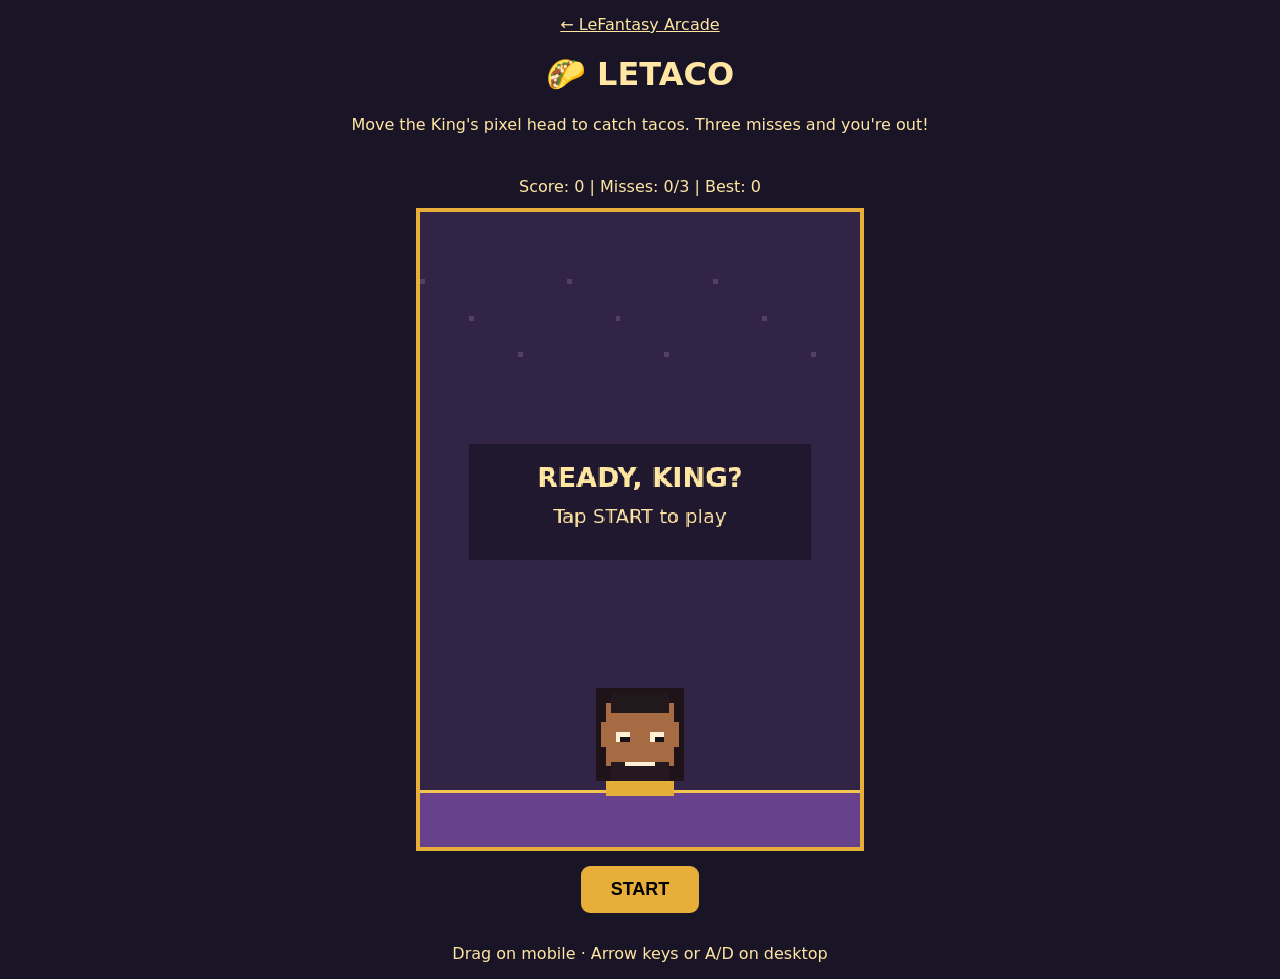
==== letaco.html @ 25adb383 "Add LeTaco mobile pixel catching game" ====
<!doctype html><html lang="en"><head><meta charset="utf-8"><meta name="viewport" content="width=device-width,initial-scale=1"><title>LeTaco</title><style>body{margin:0;background:#191426;color:#ffe6a3;font-family:system-ui;text-align:center}a{color:#ffe6a3}canvas{display:block;width:min(96vw,440px);height:auto;margin:auto;background:#322445;border:4px solid #e7ae39;touch-action:none;image-rendering:pixelated}button{margin:15px;padding:13px 30px;border:0;border-radius:9px;background:#e7ae39;font-weight:bold;font-size:18px}header{padding:15px}#stats{margin:12px}</style></head><body><header><a href="./index.html">← LeFantasy Arcade</a><h1>🌮 LETACO</h1><p>Move the King's pixel head to catch tacos. Three misses and you're out!</p></header><div id="stats">Score: 0 | Misses: 0/3 | Best: 0</div><canvas id="game" width="360" height="520"></canvas><button id="play">START</button><p>Drag on mobile · Arrow keys or A/D on desktop</p><script>
const c=document.getElementById('game'),g=c.getContext('2d'),stats=document.getElementById('stats'),play=document.getElementById('play');g.imageSmoothingEnabled=false;
let x=180,items=[],score=0,miss=0,best=0,running=false,spawn=0,last=0,keys={};try{best=Number(localStorage.getItem('letaco-best'))||0}catch{}
function block(x,y,w,h,color){g.fillStyle=color;g.fillRect(Math.round(x),Math.round(y),w,h)}
function king(){g.save();g.translate(Math.round(x),430);const b=(x,y,w,h,c)=>block(x*4,y*4,w*4,h*4,c);b(-9,-10,18,19,'#1d1318');b(-7,-7,14,13,'#a66b43');b(-6,-9,12,4,'#21181c');b(-8,-3,2,5,'#a66b43');b(6,-3,2,5,'#a66b43');b(-5,-1,3,2,'#fff1d6');b(2,-1,3,2,'#fff1d6');b(-4,0,2,1,'#171118');b(3,0,2,1,'#171118');b(-6,5,12,4,'#251820');b(-3,5,6,1,'#fff1d6');b(-7,9,14,3,'#e4ad37');g.restore()}
function draw(){block(0,0,360,520,'#322445');for(let i=0;i<10;i++)block(i*40,55+(i%3)*30,4,4,'#534065');block(0,476,360,44,'#68418c');block(0,473,360,3,'#f4c452');for(const t of items){block(t.x-15,t.y,30,11,'#efb64b');block(t.x-12,t.y-5,24,6,'#f9d572');block(t.x-11,t.y-2,22,3,'#58aa54');block(t.x-10,t.y+4,20,3,'#bb5636')}king();if(!running){block(40,190,280,95,'#20182f');g.fillStyle='#ffe6a3';g.textAlign='center';g.font='bold 22px system-ui';g.fillText(miss>=3?'GAME OVER':'READY, KING?',180,225);g.font='16px system-ui';g.fillText(miss>=3?'You caught '+score+' tacos':'Tap START to play',180,255)}}
function hud(){stats.textContent='Score: '+score+' | Misses: '+miss+'/3 | Best: '+best}
function start(){score=0;miss=0;items=[];spawn=0;running=true;last=performance.now();play.textContent='RESTART';hud();requestAnimationFrame(tick)}
function tick(now){if(!running)return;const dt=Math.min(.05,(now-last)/1000);last=now;if(keys.ArrowLeft||keys.a)x-=260*dt;if(keys.ArrowRight||keys.d)x+=260*dt;x=Math.max(40,Math.min(320,x));spawn+=dt;if(spawn>Math.max(.35,1.15-score*.018)){spawn=0;items.push({x:25+Math.random()*310,y:-15})}for(const t of items){t.y+=(145+Math.min(230,score*5))*dt;if(t.y>389&&t.y<454&&Math.abs(t.x-x)<42){t.done=true;score++;if(score>best){best=score;try{localStorage.setItem('letaco-best',String(best))}catch{}}}else if(t.y>490){t.done=true;miss++}}items=items.filter(t=>!t.done);if(miss>=3){running=false;play.textContent='PLAY AGAIN'}hud();draw();if(running)requestAnimationFrame(tick)}
function move(e){const r=c.getBoundingClientRect();x=Math.max(40,Math.min(320,(e.clientX-r.left)*360/r.width));draw()}c.addEventListener('pointerdown',e=>{c.setPointerCapture(e.pointerId);move(e)});c.addEventListener('pointermove',e=>{if(e.buttons||e.pointerType==='touch')move(e)});window.addEventListener('keydown',e=>{keys[e.key]=true;if(['ArrowLeft','ArrowRight',' '].includes(e.key))e.preventDefault();if(e.key===' '&&!running)start()});window.addEventListener('keyup',e=>keys[e.key]=false);play.onclick=start;hud();draw();
</script></body></html>
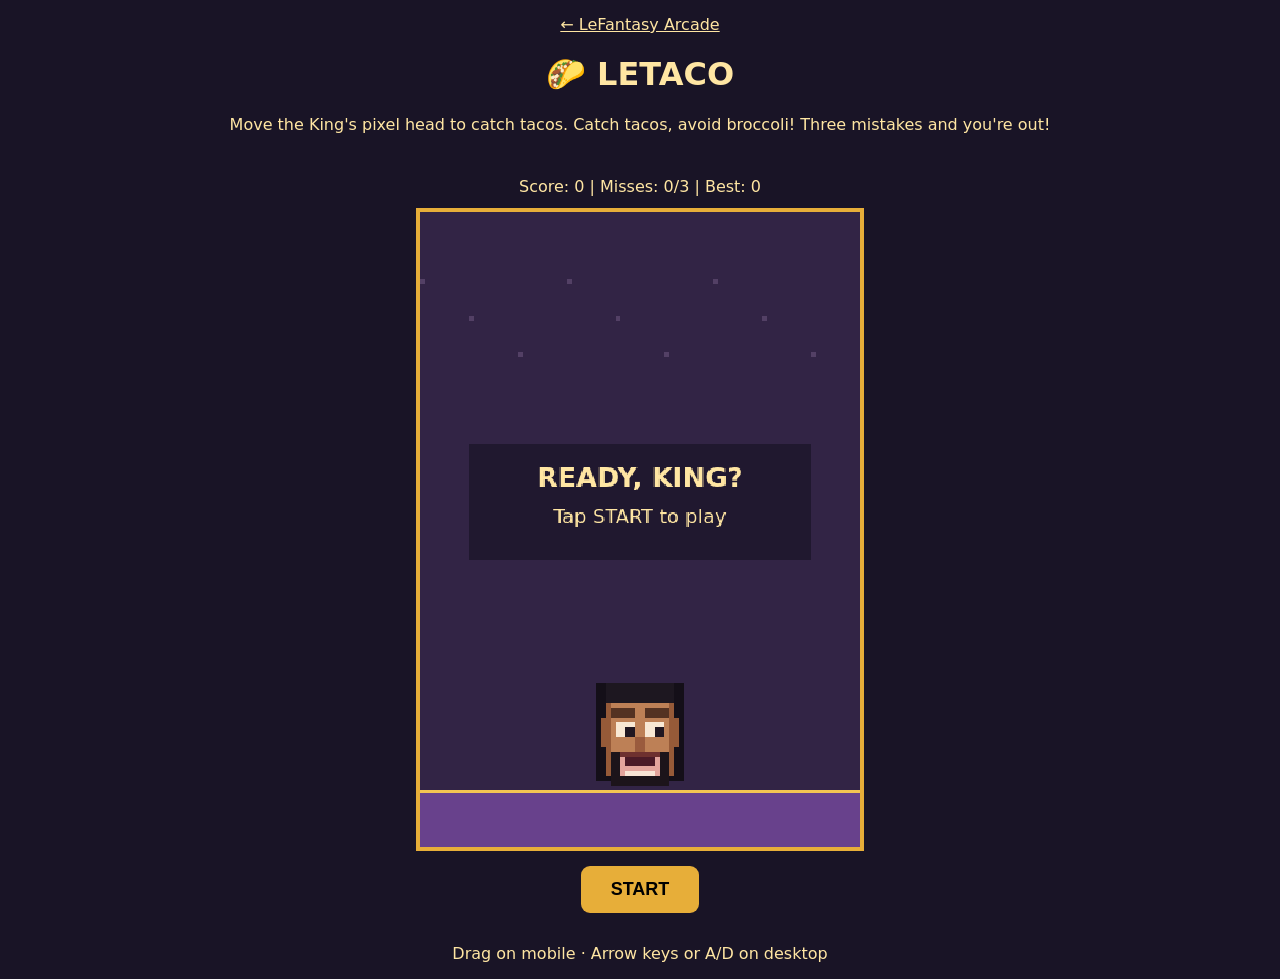
==== commit cdc4dc26: "Add broccoli hazards and expressive open-mouth pixel King head" ====
--- a/letaco.html
+++ b/letaco.html
@@ -1,11 +1,16 @@
-<!doctype html><html lang="en"><head><meta charset="utf-8"><meta name="viewport" content="width=device-width,initial-scale=1"><title>LeTaco</title><style>body{margin:0;background:#191426;color:#ffe6a3;font-family:system-ui;text-align:center}a{color:#ffe6a3}canvas{display:block;width:min(96vw,440px);height:auto;margin:auto;background:#322445;border:4px solid #e7ae39;touch-action:none;image-rendering:pixelated}button{margin:15px;padding:13px 30px;border:0;border-radius:9px;background:#e7ae39;font-weight:bold;font-size:18px}header{padding:15px}#stats{margin:12px}</style></head><body><header><a href="./index.html">← LeFantasy Arcade</a><h1>🌮 LETACO</h1><p>Move the King's pixel head to catch tacos. Three misses and you're out!</p></header><div id="stats">Score: 0 | Misses: 0/3 | Best: 0</div><canvas id="game" width="360" height="520"></canvas><button id="play">START</button><p>Drag on mobile · Arrow keys or A/D on desktop</p><script>
+<!doctype html><html lang="en"><head><meta charset="utf-8"><meta name="viewport" content="width=device-width,initial-scale=1"><title>LeTaco</title><style>body{margin:0;background:#191426;color:#ffe6a3;font-family:system-ui;text-align:center}a{color:#ffe6a3}canvas{display:block;width:min(96vw,440px);height:auto;margin:auto;background:#322445;border:4px solid #e7ae39;touch-action:none;image-rendering:pixelated}button{margin:15px;padding:13px 30px;border:0;border-radius:9px;background:#e7ae39;font-weight:bold;font-size:18px}header{padding:15px}#stats{margin:12px}</style></head><body><header><a href="./index.html">← LeFantasy Arcade</a><h1>🌮 LETACO</h1><p>Move the King's pixel head to catch tacos. Catch tacos, avoid broccoli! Three mistakes and you're out!</p></header><div id="stats">Score: 0 | Misses: 0/3 | Best: 0</div><canvas id="game" width="360" height="520"></canvas><button id="play">START</button><p>Drag on mobile · Arrow keys or A/D on desktop</p><script>
 const c=document.getElementById('game'),g=c.getContext('2d'),stats=document.getElementById('stats'),play=document.getElementById('play');g.imageSmoothingEnabled=false;
-let x=180,items=[],score=0,miss=0,best=0,running=false,spawn=0,last=0,keys={};try{best=Number(localStorage.getItem('letaco-best'))||0}catch{}
+let x=180,items=[],score=0,miss=0,best=0,running=false,spawn=0,last=0,keys={},runId=0;try{best=Number(localStorage.getItem('letaco-best'))||0}catch{}
 function block(x,y,w,h,color){g.fillStyle=color;g.fillRect(Math.round(x),Math.round(y),w,h)}
-function king(){g.save();g.translate(Math.round(x),430);const b=(x,y,w,h,c)=>block(x*4,y*4,w*4,h*4,c);b(-9,-10,18,19,'#1d1318');b(-7,-7,14,13,'#a66b43');b(-6,-9,12,4,'#21181c');b(-8,-3,2,5,'#a66b43');b(6,-3,2,5,'#a66b43');b(-5,-1,3,2,'#fff1d6');b(2,-1,3,2,'#fff1d6');b(-4,0,2,1,'#171118');b(3,0,2,1,'#171118');b(-6,5,12,4,'#251820');b(-3,5,6,1,'#fff1d6');b(-7,9,14,3,'#e4ad37');g.restore()}
-function draw(){block(0,0,360,520,'#322445');for(let i=0;i<10;i++)block(i*40,55+(i%3)*30,4,4,'#534065');block(0,476,360,44,'#68418c');block(0,473,360,3,'#f4c452');for(const t of items){block(t.x-15,t.y,30,11,'#efb64b');block(t.x-12,t.y-5,24,6,'#f9d572');block(t.x-11,t.y-2,22,3,'#58aa54');block(t.x-10,t.y+4,20,3,'#bb5636')}king();if(!running){block(40,190,280,95,'#20182f');g.fillStyle='#ffe6a3';g.textAlign='center';g.font='bold 22px system-ui';g.fillText(miss>=3?'GAME OVER':'READY, KING?',180,225);g.font='16px system-ui';g.fillText(miss>=3?'You caught '+score+' tacos':'Tap START to play',180,255)}}
+function king(){g.save();g.translate(Math.round(x),430);const b=(x,y,w,h,c)=>block(x*4,y*4,w*4,h*4,c);
+b(-9,-11,18,20,'#140f18');b(-7,-9,14,17,'#965a38');b(-6,-9,12,12,'#bd8056');b(-7,-11,14,4,'#1d1720');b(-8,-4,2,6,'#965a38');b(6,-4,2,6,'#965a38');
+b(-6,-6,5,2,'#543222');b(1,-6,5,2,'#543222');b(-5,-3,4,3,'#f8e8d4');b(1,-3,4,3,'#f8e8d4');b(-3,-2,2,2,'#201721');b(3,-2,2,2,'#201721');b(-1,0,2,3,'#9a5b3d');
+b(-6,3,12,6,'#1c141a');b(-4,3,8,1,'#6e302f');b(-4,4,8,4,'#e3a49c');b(-3,4,6,2,'#4b1a27');b(-3,7,6,1,'#f8e4d5');b(-6,8,12,2,'#1c141a');g.restore()}
+function broccoli(t){const xx=t.x,yy=t.y;block(xx-4,yy+2,8,18,'#8dbd59');block(xx-13,yy-7,26,15,'#25783d');block(xx-17,yy-3,12,12,'#328a44');block(xx+5,yy-9,13,16,'#328a44');block(xx-8,yy-12,15,8,'#45a44c');block(xx-10,yy-4,5,5,'#61b757')}
+function taco(t){block(t.x-15,t.y,30,11,'#efb64b');block(t.x-12,t.y-5,24,6,'#f9d572');block(t.x-11,t.y-2,22,3,'#58aa54');block(t.x-10,t.y+4,20,3,'#bb5636')}
+function draw(){block(0,0,360,520,'#322445');for(let i=0;i<10;i++)block(i*40,55+(i%3)*30,4,4,'#534065');block(0,476,360,44,'#68418c');block(0,473,360,3,'#f4c452');for(const t of items){if(t.bad)broccoli(t);else taco(t)}king();if(!running){block(40,190,280,95,'#20182f');g.fillStyle='#ffe6a3';g.textAlign='center';g.font='bold 22px system-ui';g.fillText(miss>=3?'GAME OVER':'READY, KING?',180,225);g.font='16px system-ui';g.fillText(miss>=3?'You caught '+score+' tacos':'Tap START to play',180,255)}}
 function hud(){stats.textContent='Score: '+score+' | Misses: '+miss+'/3 | Best: '+best}
-function start(){score=0;miss=0;items=[];spawn=0;running=true;last=performance.now();play.textContent='RESTART';hud();requestAnimationFrame(tick)}
-function tick(now){if(!running)return;const dt=Math.min(.05,(now-last)/1000);last=now;if(keys.ArrowLeft||keys.a)x-=260*dt;if(keys.ArrowRight||keys.d)x+=260*dt;x=Math.max(40,Math.min(320,x));spawn+=dt;if(spawn>Math.max(.35,1.15-score*.018)){spawn=0;items.push({x:25+Math.random()*310,y:-15})}for(const t of items){t.y+=(145+Math.min(230,score*5))*dt;if(t.y>389&&t.y<454&&Math.abs(t.x-x)<42){t.done=true;score++;if(score>best){best=score;try{localStorage.setItem('letaco-best',String(best))}catch{}}}else if(t.y>490){t.done=true;miss++}}items=items.filter(t=>!t.done);if(miss>=3){running=false;play.textContent='PLAY AGAIN'}hud();draw();if(running)requestAnimationFrame(tick)}
+function start(){runId++;score=0;miss=0;items=[];spawn=0;running=true;last=performance.now();play.textContent='RESTART';hud();requestAnimationFrame(now=>tick(now,runId))}
+function tick(now,id){if(!running||id!==runId)return;const dt=Math.min(.05,(now-last)/1000);last=now;if(keys.ArrowLeft||keys.a)x-=260*dt;if(keys.ArrowRight||keys.d)x+=260*dt;x=Math.max(40,Math.min(320,x));spawn+=dt;if(spawn>Math.max(.35,1.15-score*.018)){spawn=0;items.push({x:25+Math.random()*310,y:-15,bad:Math.random()<.23})}for(const t of items){t.y+=(145+Math.min(230,score*5))*dt;if(t.y>389&&t.y<454&&Math.abs(t.x-x)<42){t.done=true;if(t.bad){miss++}else{score++;if(score>best){best=score;try{localStorage.setItem('letaco-best',String(best))}catch{}}}}else if(t.y>490){t.done=true;if(!t.bad)miss++}}items=items.filter(t=>!t.done);if(miss>=3){running=false;play.textContent='PLAY AGAIN'}hud();draw();if(running)requestAnimationFrame(now=>tick(now,id))}
 function move(e){const r=c.getBoundingClientRect();x=Math.max(40,Math.min(320,(e.clientX-r.left)*360/r.width));draw()}c.addEventListener('pointerdown',e=>{c.setPointerCapture(e.pointerId);move(e)});c.addEventListener('pointermove',e=>{if(e.buttons||e.pointerType==='touch')move(e)});window.addEventListener('keydown',e=>{keys[e.key]=true;if(['ArrowLeft','ArrowRight',' '].includes(e.key))e.preventDefault();if(e.key===' '&&!running)start()});window.addEventListener('keyup',e=>keys[e.key]=false);play.onclick=start;hud();draw();
 </script></body></html>
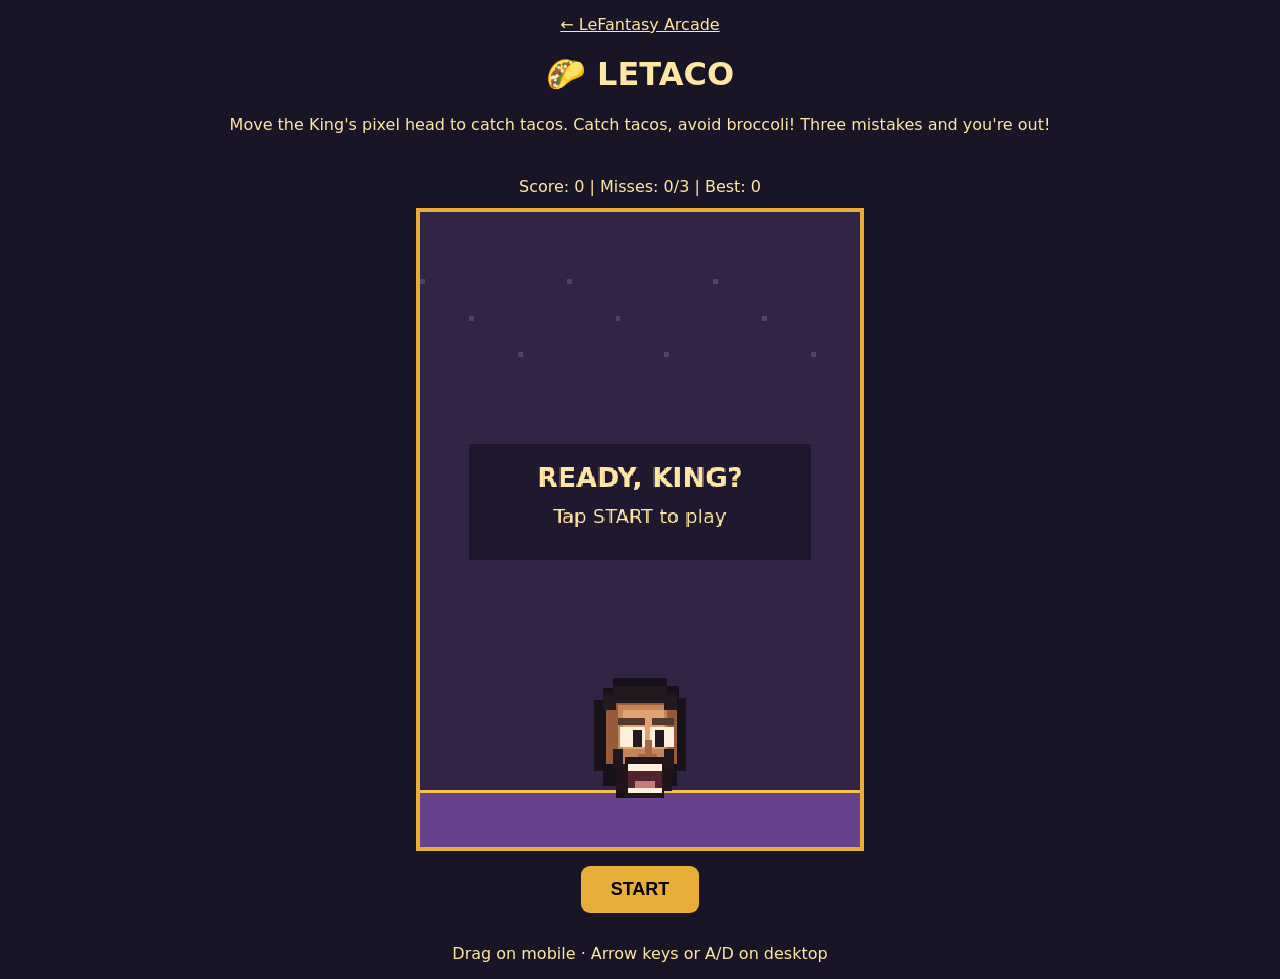
==== commit 25d27dec: "Render separate transparent pixel King sprite in arcade" ====
--- a/letaco.html
+++ b/letaco.html
@@ -2,15 +2,13 @@
 const c=document.getElementById('game'),g=c.getContext('2d'),stats=document.getElementById('stats'),play=document.getElementById('play');g.imageSmoothingEnabled=false;
 let x=180,items=[],score=0,miss=0,best=0,running=false,spawn=0,last=0,keys={},runId=0;try{best=Number(localStorage.getItem('letaco-best'))||0}catch{}
 function block(x,y,w,h,color){g.fillStyle=color;g.fillRect(Math.round(x),Math.round(y),w,h)}
-function king(){g.save();g.translate(Math.round(x),430);const b=(x,y,w,h,c)=>block(x*4,y*4,w*4,h*4,c);
-b(-9,-11,18,20,'#140f18');b(-7,-9,14,17,'#965a38');b(-6,-9,12,12,'#bd8056');b(-7,-11,14,4,'#1d1720');b(-8,-4,2,6,'#965a38');b(6,-4,2,6,'#965a38');
-b(-6,-6,5,2,'#543222');b(1,-6,5,2,'#543222');b(-5,-3,4,3,'#f8e8d4');b(1,-3,4,3,'#f8e8d4');b(-3,-2,2,2,'#201721');b(3,-2,2,2,'#201721');b(-1,0,2,3,'#9a5b3d');
-b(-6,3,12,6,'#1c141a');b(-4,3,8,1,'#6e302f');b(-4,4,8,4,'#e3a49c');b(-3,4,6,2,'#4b1a27');b(-3,7,6,1,'#f8e4d5');b(-6,8,12,2,'#1c141a');g.restore()}
+const kingSprite=new Image();let spriteReady=false;kingSprite.onload=()=>{spriteReady=true;draw()};kingSprite.src='./letaco-king.svg';
+function king(){if(spriteReady){g.drawImage(kingSprite,Math.round(x-48),Math.round(430-56),96,112)}else{block(x-34,390,68,75,'#21171c');block(x-27,398,54,58,'#b7764b');block(x-20,420,12,8,'#fff');block(x+8,420,12,8,'#fff');block(x-16,442,32,14,'#28181b')}}
 function broccoli(t){const xx=t.x,yy=t.y;block(xx-4,yy+2,8,18,'#8dbd59');block(xx-13,yy-7,26,15,'#25783d');block(xx-17,yy-3,12,12,'#328a44');block(xx+5,yy-9,13,16,'#328a44');block(xx-8,yy-12,15,8,'#45a44c');block(xx-10,yy-4,5,5,'#61b757')}
 function taco(t){block(t.x-15,t.y,30,11,'#efb64b');block(t.x-12,t.y-5,24,6,'#f9d572');block(t.x-11,t.y-2,22,3,'#58aa54');block(t.x-10,t.y+4,20,3,'#bb5636')}
 function draw(){block(0,0,360,520,'#322445');for(let i=0;i<10;i++)block(i*40,55+(i%3)*30,4,4,'#534065');block(0,476,360,44,'#68418c');block(0,473,360,3,'#f4c452');for(const t of items){if(t.bad)broccoli(t);else taco(t)}king();if(!running){block(40,190,280,95,'#20182f');g.fillStyle='#ffe6a3';g.textAlign='center';g.font='bold 22px system-ui';g.fillText(miss>=3?'GAME OVER':'READY, KING?',180,225);g.font='16px system-ui';g.fillText(miss>=3?'You caught '+score+' tacos':'Tap START to play',180,255)}}
 function hud(){stats.textContent='Score: '+score+' | Misses: '+miss+'/3 | Best: '+best}
 function start(){runId++;score=0;miss=0;items=[];spawn=0;running=true;last=performance.now();play.textContent='RESTART';hud();requestAnimationFrame(now=>tick(now,runId))}
-function tick(now,id){if(!running||id!==runId)return;const dt=Math.min(.05,(now-last)/1000);last=now;if(keys.ArrowLeft||keys.a)x-=260*dt;if(keys.ArrowRight||keys.d)x+=260*dt;x=Math.max(40,Math.min(320,x));spawn+=dt;if(spawn>Math.max(.35,1.15-score*.018)){spawn=0;items.push({x:25+Math.random()*310,y:-15,bad:Math.random()<.23})}for(const t of items){t.y+=(145+Math.min(230,score*5))*dt;if(t.y>389&&t.y<454&&Math.abs(t.x-x)<42){t.done=true;if(t.bad){miss++}else{score++;if(score>best){best=score;try{localStorage.setItem('letaco-best',String(best))}catch{}}}}else if(t.y>490){t.done=true;if(!t.bad)miss++}}items=items.filter(t=>!t.done);if(miss>=3){running=false;play.textContent='PLAY AGAIN'}hud();draw();if(running)requestAnimationFrame(now=>tick(now,id))}
-function move(e){const r=c.getBoundingClientRect();x=Math.max(40,Math.min(320,(e.clientX-r.left)*360/r.width));draw()}c.addEventListener('pointerdown',e=>{c.setPointerCapture(e.pointerId);move(e)});c.addEventListener('pointermove',e=>{if(e.buttons||e.pointerType==='touch')move(e)});window.addEventListener('keydown',e=>{keys[e.key]=true;if(['ArrowLeft','ArrowRight',' '].includes(e.key))e.preventDefault();if(e.key===' '&&!running)start()});window.addEventListener('keyup',e=>keys[e.key]=false);play.onclick=start;hud();draw();
+function tick(now,id){if(!running||id!==runId)return;const dt=Math.min(.05,(now-last)/1000);last=now;if(keys.ArrowLeft||keys.a)x-=260*dt;if(keys.ArrowRight||keys.d)x+=260*dt;x=Math.max(50,Math.min(310,x));spawn+=dt;if(spawn>Math.max(.35,1.15-score*.018)){spawn=0;items.push({x:25+Math.random()*310,y:-15,bad:Math.random()<.23})}for(const t of items){t.y+=(145+Math.min(230,score*5))*dt;if(t.y>389&&t.y<454&&Math.abs(t.x-x)<42){t.done=true;if(t.bad){miss++}else{score++;if(score>best){best=score;try{localStorage.setItem('letaco-best',String(best))}catch{}}}}else if(t.y>490){t.done=true;if(!t.bad)miss++}}items=items.filter(t=>!t.done);if(miss>=3){running=false;play.textContent='PLAY AGAIN'}hud();draw();if(running)requestAnimationFrame(now=>tick(now,id))}
+function move(e){const r=c.getBoundingClientRect();x=Math.max(50,Math.min(310,(e.clientX-r.left)*360/r.width));draw()}c.addEventListener('pointerdown',e=>{c.setPointerCapture(e.pointerId);move(e)});c.addEventListener('pointermove',e=>{if(e.buttons||e.pointerType==='touch')move(e)});window.addEventListener('keydown',e=>{keys[e.key]=true;if(['ArrowLeft','ArrowRight',' '].includes(e.key))e.preventDefault();if(e.key===' '&&!running)start()});window.addEventListener('keyup',e=>keys[e.key]=false);play.onclick=start;hud();draw();
 </script></body></html>
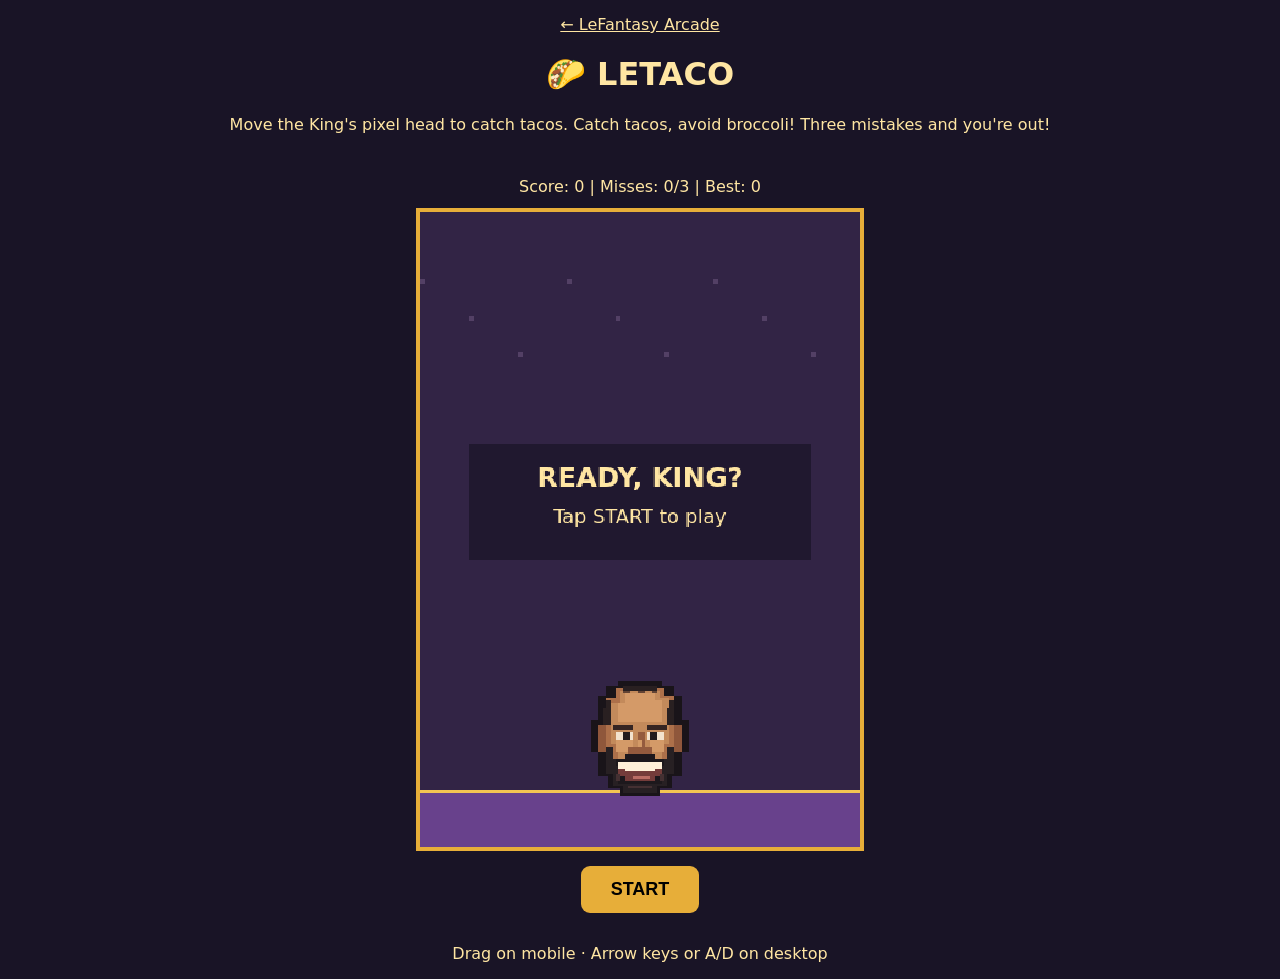
==== commit 0daf41d6: "Refine LeTaco king with receding buzz cut, square beard and broad grin" ====
--- a/letaco.html
+++ b/letaco.html
@@ -2,7 +2,7 @@
 const c=document.getElementById('game'),g=c.getContext('2d'),stats=document.getElementById('stats'),play=document.getElementById('play');g.imageSmoothingEnabled=false;
 let x=180,items=[],score=0,miss=0,best=0,running=false,spawn=0,last=0,keys={},runId=0;try{best=Number(localStorage.getItem('letaco-best'))||0}catch{}
 function block(x,y,w,h,color){g.fillStyle=color;g.fillRect(Math.round(x),Math.round(y),w,h)}
-const kingSprite=new Image();let spriteReady=false;kingSprite.onload=()=>{spriteReady=true;draw()};kingSprite.src='./letaco-king.svg';
+const kingSprite=new Image();let spriteReady=false;kingSprite.onload=()=>{spriteReady=true;draw()};kingSprite.src='./letaco-king.svg?v=2';
 function king(){if(spriteReady){g.drawImage(kingSprite,Math.round(x-48),Math.round(430-56),96,112)}else{block(x-34,390,68,75,'#21171c');block(x-27,398,54,58,'#b7764b');block(x-20,420,12,8,'#fff');block(x+8,420,12,8,'#fff');block(x-16,442,32,14,'#28181b')}}
 function broccoli(t){const xx=t.x,yy=t.y;block(xx-4,yy+2,8,18,'#8dbd59');block(xx-13,yy-7,26,15,'#25783d');block(xx-17,yy-3,12,12,'#328a44');block(xx+5,yy-9,13,16,'#328a44');block(xx-8,yy-12,15,8,'#45a44c');block(xx-10,yy-4,5,5,'#61b757')}
 function taco(t){block(t.x-15,t.y,30,11,'#efb64b');block(t.x-12,t.y-5,24,6,'#f9d572');block(t.x-11,t.y-2,22,3,'#58aa54');block(t.x-10,t.y+4,20,3,'#bb5636')}
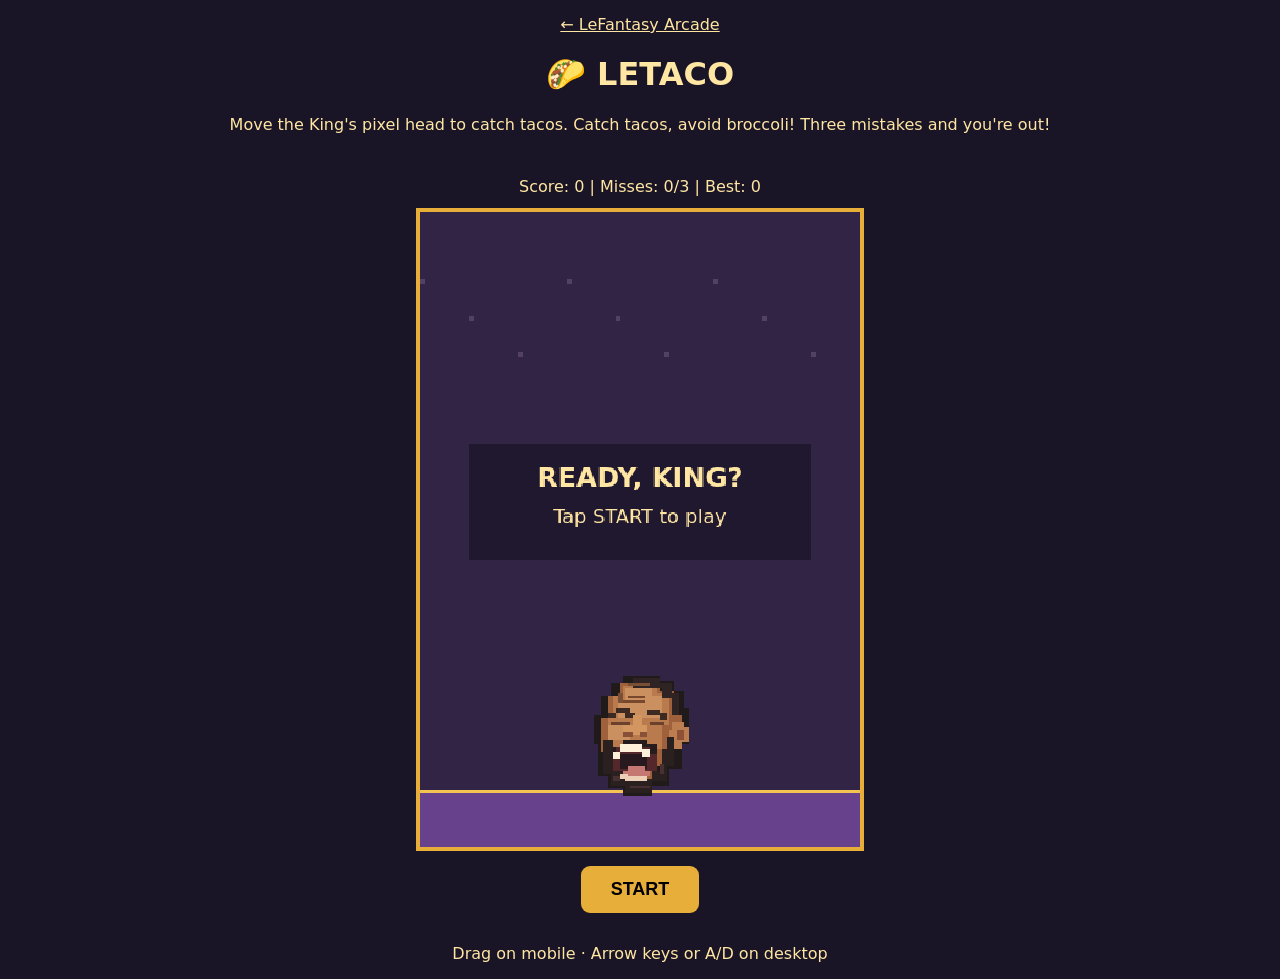
==== commit 01227d06: "Match LeTaco head to laughing Taco Tuesday reference expression" ====
--- a/letaco.html
+++ b/letaco.html
@@ -2,7 +2,7 @@
 const c=document.getElementById('game'),g=c.getContext('2d'),stats=document.getElementById('stats'),play=document.getElementById('play');g.imageSmoothingEnabled=false;
 let x=180,items=[],score=0,miss=0,best=0,running=false,spawn=0,last=0,keys={},runId=0;try{best=Number(localStorage.getItem('letaco-best'))||0}catch{}
 function block(x,y,w,h,color){g.fillStyle=color;g.fillRect(Math.round(x),Math.round(y),w,h)}
-const kingSprite=new Image();let spriteReady=false;kingSprite.onload=()=>{spriteReady=true;draw()};kingSprite.src='./letaco-king.svg?v=2';
+const kingSprite=new Image();let spriteReady=false;kingSprite.onload=()=>{spriteReady=true;draw()};kingSprite.src='./letaco-king.svg?v=3';
 function king(){if(spriteReady){g.drawImage(kingSprite,Math.round(x-48),Math.round(430-56),96,112)}else{block(x-34,390,68,75,'#21171c');block(x-27,398,54,58,'#b7764b');block(x-20,420,12,8,'#fff');block(x+8,420,12,8,'#fff');block(x-16,442,32,14,'#28181b')}}
 function broccoli(t){const xx=t.x,yy=t.y;block(xx-4,yy+2,8,18,'#8dbd59');block(xx-13,yy-7,26,15,'#25783d');block(xx-17,yy-3,12,12,'#328a44');block(xx+5,yy-9,13,16,'#328a44');block(xx-8,yy-12,15,8,'#45a44c');block(xx-10,yy-4,5,5,'#61b757')}
 function taco(t){block(t.x-15,t.y,30,11,'#efb64b');block(t.x-12,t.y-5,24,6,'#f9d572');block(t.x-11,t.y-2,22,3,'#58aa54');block(t.x-10,t.y+4,20,3,'#bb5636')}
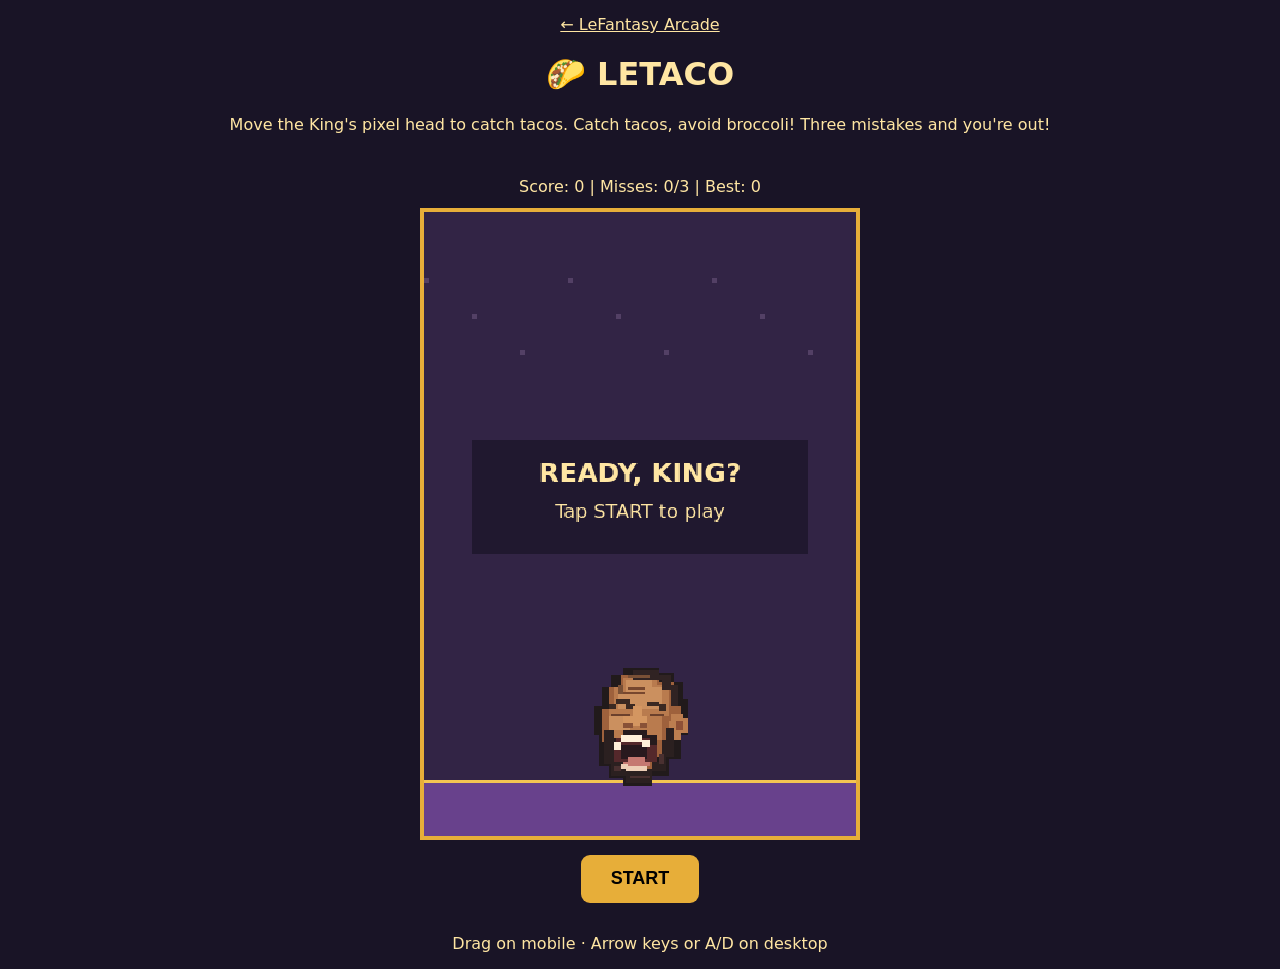
==== commit cfdf6cb0: "Optimize phone navigation, layouts, touch controls and arcade sizing" ====
--- a/letaco.html
+++ b/letaco.html
@@ -1,4 +1,9 @@
-<!doctype html><html lang="en"><head><meta charset="utf-8"><meta name="viewport" content="width=device-width,initial-scale=1"><title>LeTaco</title><style>body{margin:0;background:#191426;color:#ffe6a3;font-family:system-ui;text-align:center}a{color:#ffe6a3}canvas{display:block;width:min(96vw,440px);height:auto;margin:auto;background:#322445;border:4px solid #e7ae39;touch-action:none;image-rendering:pixelated}button{margin:15px;padding:13px 30px;border:0;border-radius:9px;background:#e7ae39;font-weight:bold;font-size:18px}header{padding:15px}#stats{margin:12px}</style></head><body><header><a href="./index.html">← LeFantasy Arcade</a><h1>🌮 LETACO</h1><p>Move the King's pixel head to catch tacos. Catch tacos, avoid broccoli! Three mistakes and you're out!</p></header><div id="stats">Score: 0 | Misses: 0/3 | Best: 0</div><canvas id="game" width="360" height="520"></canvas><button id="play">START</button><p>Drag on mobile · Arrow keys or A/D on desktop</p><script>
+<!doctype html><html lang="en"><head><meta charset="utf-8"><meta name="viewport" content="width=device-width,initial-scale=1,viewport-fit=cover"><title>LeTaco</title><style>body{margin:0;background:#191426;color:#ffe6a3;font-family:system-ui;text-align:center}a{color:#ffe6a3}canvas{display:block;width:min(96vw,440px);height:auto;margin:auto;background:#322445;border:4px solid #e7ae39;touch-action:none;image-rendering:pixelated}button{margin:15px;padding:13px 30px;border:0;border-radius:9px;background:#e7ae39;font-weight:bold;font-size:18px}header{padding:15px}#stats{margin:12px}
+*{box-sizing:border-box}body{padding:env(safe-area-inset-top) 0 env(safe-area-inset-bottom)}
+a,button{touch-action:manipulation}button{min-height:48px}a:focus-visible,button:focus-visible{outline:3px solid #fff;outline-offset:3px}
+@media(max-width:700px){header{padding:8px 12px}header a{display:inline-flex;align-items:center;min-height:44px;font-size:14px}h1{font-size:26px;margin:4px 0}header p{font-size:13px;line-height:1.4;margin:6px auto;max-width:34em}#stats{font-size:13px;margin:8px}canvas{width:min(94vw,360px,calc((100svh - 235px)*.6923));min-width:200px;border-width:3px}#play{margin:10px;padding:10px 30px}body>p{font-size:12px;margin:4px 10px 12px}}
+@media(max-height:500px) and (orientation:landscape){canvas{width:min(55vw,360px)}}
+</style></head><body><header><a href="./index.html">← LeFantasy Arcade</a><h1>🌮 LETACO</h1><p>Move the King's pixel head to catch tacos. Catch tacos, avoid broccoli! Three mistakes and you're out!</p></header><div id="stats">Score: 0 | Misses: 0/3 | Best: 0</div><canvas id="game" width="360" height="520"></canvas><button id="play">START</button><p>Drag on mobile · Arrow keys or A/D on desktop</p><script>
 const c=document.getElementById('game'),g=c.getContext('2d'),stats=document.getElementById('stats'),play=document.getElementById('play');g.imageSmoothingEnabled=false;
 let x=180,items=[],score=0,miss=0,best=0,running=false,spawn=0,last=0,keys={},runId=0;try{best=Number(localStorage.getItem('letaco-best'))||0}catch{}
 function block(x,y,w,h,color){g.fillStyle=color;g.fillRect(Math.round(x),Math.round(y),w,h)}
